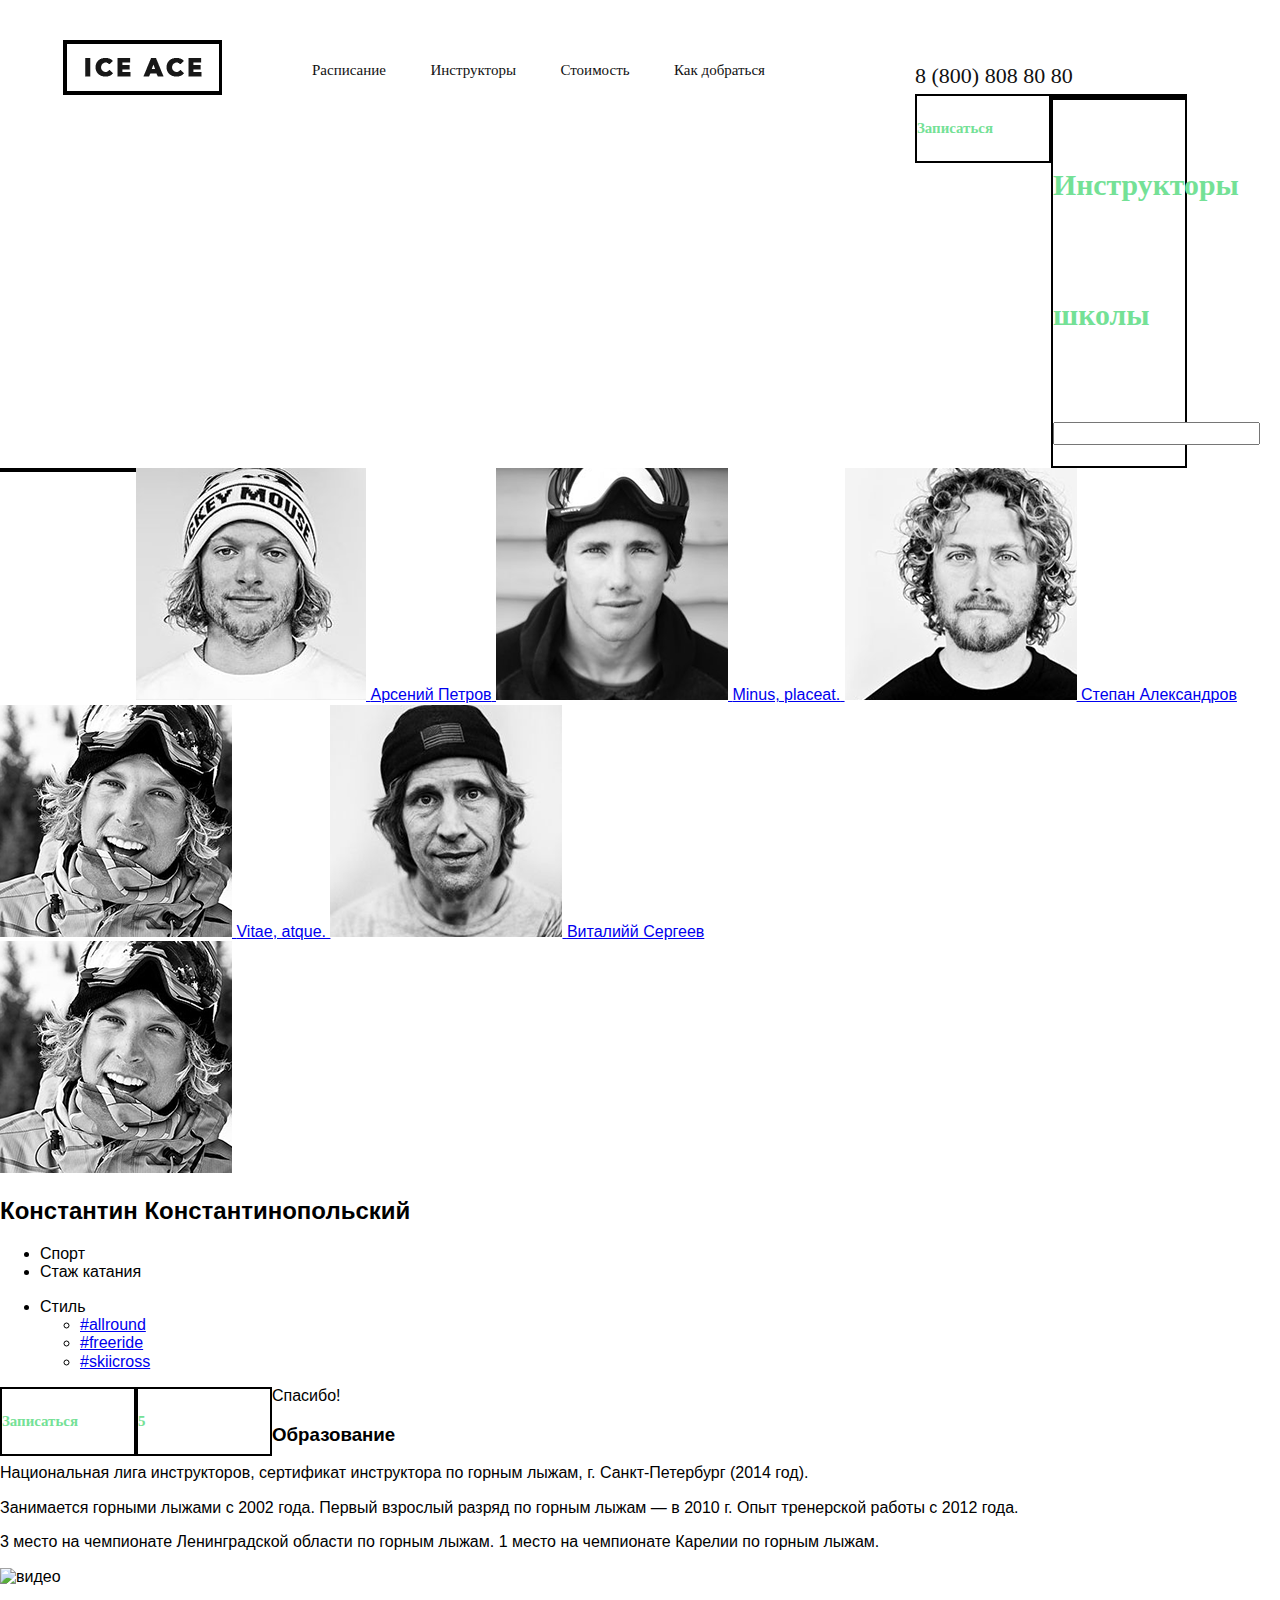
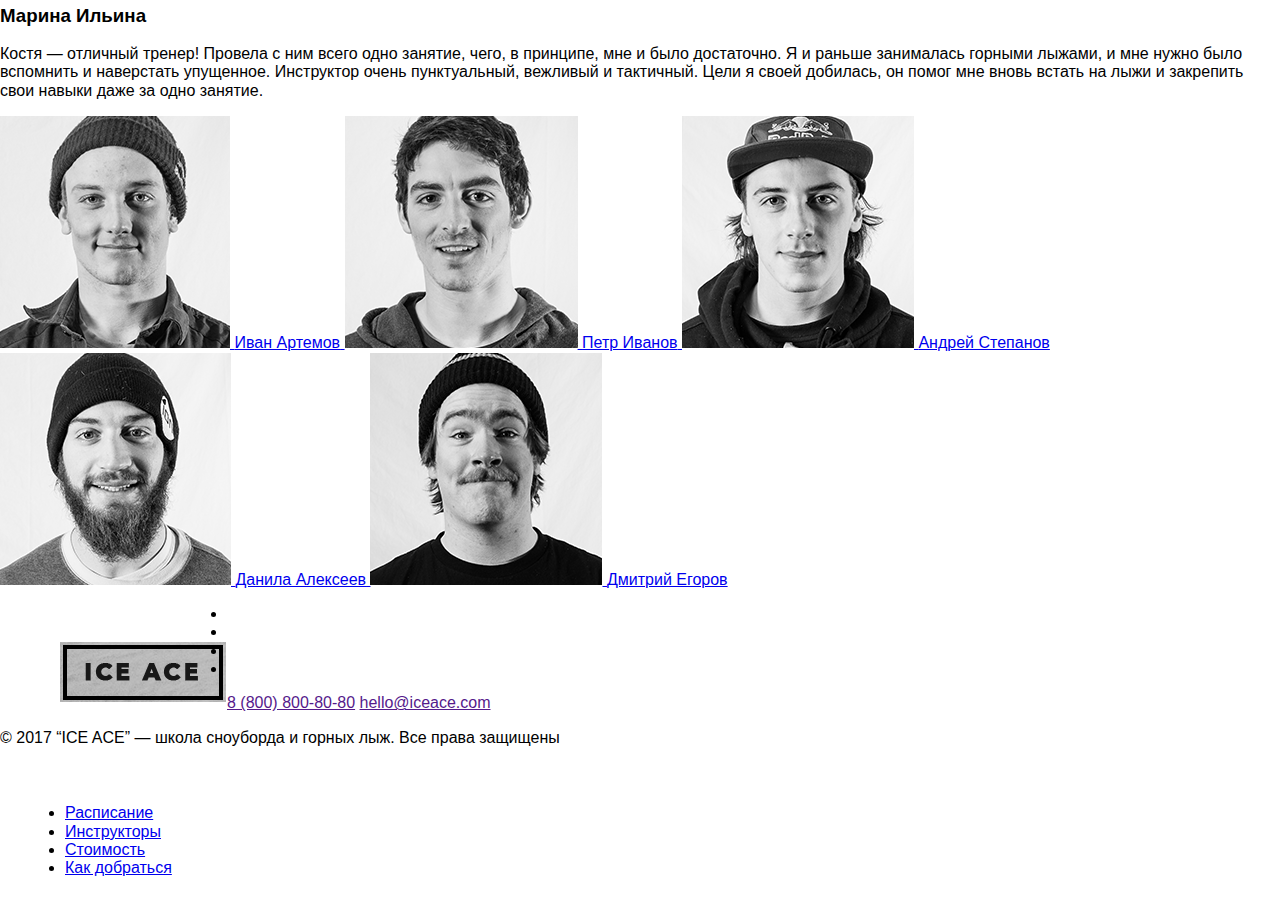
==== instructors.html @ f2f2dc17 "first commit" ====
<!DOCTYPE html>
<html lang="ru">
<head>
	<meta charset="UTF-8">
	<title>Инструктора</title>
	<link rel="stylesheet" href="css/normalize.css">
	<link rel="stylesheet" href="css/style.css">
</head>
<body>
<header class="page-header"> 
	<a href="/" title="На главную" class="logo"><img src="img/logo.png" alt="Logo Ice Ace"> 
	</a> 
	<nav class="main-nav"> 
	<ul class="main-nav-list"> 
		<li class="main-nav-list-link"><a href="#" class="main-nav-list-link-linker">Расписание</a></li> 
		<li class="main-nav-list-link"><a href="#" class="main-nav-list-link-linker">Инструкторы</a></li> 
		<li class="main-nav-list-link"><a href="#" class="main-nav-list-link-linker">Стоимость</a></li> 
		<li class="main-nav-list-link"><a href="#" class="main-nav-list-link-linker">Как добраться</a></li> 
	</ul> 
	</nav> 
		<a href="#" class="page-header-phone">8 (800) 808 80 80</a> 
		<a href="" class="btn">Записаться</button> 
</header>	
<main>

<!-- instructors -->
	<h1 class="page-title">Инструкторы школы</h1>
	
	<input type="search">

	<div class="instructors">
		<a href="#" class="instructors-item">
			<img src="img/instructors1.png" alt="instructors1" class="instructors-photo">
			<span class="instructors-name">Арсений Петров</span>
		</a>
		<a href="#" class="instructors-item">
			<img src="img/instructors2.png" alt="instructors2" class="instructors-photo">
			<span class="instructors-name">Minus, placeat.</span>
		</a>
		<a href="#" class="instructors-item">
			<img src="img/instructors3.png" alt="instructors3" class="instructors-photo">
			<span class="instructors-name">Степан Александров</span>
		</a>
		<a href="#" class="instructors-item">
			<img src="img/instructors4.png" alt="instructors4" class="instructors-photo">
			<span class="instructors-name">Vitae, atque.</span>
		</a>
		<a href="#" class="in#structors-item">
			<img src="img/instructors5.png" alt="instructors5" class="instructors-photo">
			<span class="instructors-name">Виталийй Сергеев</span>
		</a>
</div>

	<!-- instructors profile -->

	<section class="instructors-profile">
		<div class="instructors-profile-wrape">
				<div class="instructors-profile-sup">	
						<img src="img/instructors4.png" alt="instructors4">
						<div>
							<h2 class="section-title-profile">Константин Константинопольский</h2>
							<ul class="characteristics-profile">
								<li>
									<span>Спорт	</span>
								</li>
								<li>
									<span>Стаж катания	</span>
									<p>	</p>
								</li>
								<li>
									<span>	Стиль</span>
									<ul>
										<li>
											<a href="#">#allround</a>
										</li>
										<li>
											<a href="#">#freeride</a>
										</li>
										<li>
											<a href="#">#skiicross</a>
										</li>
									</ul>	
								</li>
							</ul>
						</div>
						<div>	
							<a href="#" class="btn">Записаться</a>
							<a href="#" class="btn">5</a>
							<span>Спасибо!</span>
						</div>
				</div>
				<div class="instructors-profile-sub">
					<div>
						<h3>Образование</h3>
						<p>Национальная лига инструкторов, сертификат инструктора 
								по горным лыжам, г. Санкт-Петербург (2014 год). </p>
						<p>Занимается горными лыжами с 2002 года. 
								Первый взрослый разряд по горным лыжам — в 2010 г.
								Опыт тренерской работы с 2012 года. </p>
						<p>3 место на чемпионате Ленинградской области по горным лыжам. 
							1 место на чемпионате Карелии по горным лыжам.
						</p>
					</div>
					<div>
						<img src="" alt="видео">
					</div>
				</div>			
		</div>
	</section>

	<!-- review -->

	<div class="instructors-review">	
		<h3>Марина Ильина</h3>
		<a href="#" class="vk"></a>
		<p>Костя — отличный тренер! Провела с ним всего одно занятие, чего, в принципе, 
			мне и было достаточно. Я и раньше занималась горными лыжами, и мне нужно было  
			вспомнить и наверстать упущенное. Инструктор очень пунктуальный, вежливый и тактичный. 
			Цели я своей добилась, он помог мне вновь встать на лыжи и закрепить свои навыки даже 
			за одно занятие.
		</p>
	</div>

<!-- instructors img repeat -->

<div class="instructors">
		<a href="#" class="instructors-item">
			<img src="img/instructors6.png" alt="instructors6" class="instructors-photo">
			<span class="instructors-name">Иван Артемов</span>
		</a>
		<a href="#" class="instructors-item">
			<img src="img/instructors7.png" alt="instructors7" class="instructors-photo">
			<span class="instructors-name">Петр Иванов</span>
		</a>
		<a href="#" class="instructors-item">
			<img src="img/instructors8.png" alt="instructors8" class="instructors-photo">
			<span class="instructors-name">Андрей Степанов</span>
		</a>
		<a href="#" class="instructors-item">
			<img src="img/instructors9.png" alt="instructors9" class="instructors-photo">
			<span class="instructors-name">Данила Алексеев</span>
		</a>
		<a href="#" class="in#structors-item">
			<img src="img/instructors10.png" alt="instructors10" class="instructors-photo">
			<span class="instructors-name">Дмитрий Егоров</span>
		</a>
</div>

<!-- footer -->
	<footer class="page-footer">
		<div class="row">
			<a href="/" title="На главную" class="logo"><img src="img/лого футер.png" alt="Logo Ice Ace"> </a>
			<div class="social">
				<ul class="social-list">
					<li class="social-list-l"><a href="#" class="social-link social-link-youtube"></a></li>
					<li class="social-list-l"><a href="#" class="social-link social-link-instagram"></a></li>
					<li class="social-list-l"><a href="#" class="social-link social-link-faccebook"></a></li>
					<li class="social-list-l"><a href="#" class="social-link social-link-vk"></a></li>
				</ul>
			</div>
			
			<div class="contacts">
				<a href="" class="phone-link">8 (800) 800-80-80</a>
				<a href="" class="mail-link">hello@iceace.com</a>
			</div>
			
		</div>
		<div class="row">
				<div class="copyright">
					<p>© 2017 “ICE ACE” — школа сноуборда и горных лыж. Все права защищены </p>
				</div>
			</div>
			<nav class="main-nav"> 
				<ul> 
					<li><a href="#">Расписание</a></li> 
					<li><a href="#">Инструкторы</a></li> 
					<li><a href="#">Стоимость</a></li> 
					<li><a href="#">Как добраться</a></li> 
				</ul> 
			</nav> 
		</div>

	</footer>

</main>
</body>
</html>
---- css/style.css ----
body{
	font-family: Arial, "Helvetica Neue", Helvetica, sans-serif;
}



/*общие стили*/
.container{
	width: 1160px;
	margin: 0 auto;
}


/*promo*/
.promo {
	padding-top: 100px;
	padding-bottom: 370px;
	background-image: url('../img/as_ski_CS_23112011_fabio_studer_nordica_kt_0003.png');
	-webkit-background-size: cover;
	background-size: cover;
	background-position: center bottom;
}


.promo-title {
  width: 458px;
  height: 99px;
  font-family: FuturaPT;
  font-size: 50px;
  font-weight: bold;
  line-height: 1;
  text-align: left;
  color: #ffffff;
}
/*????????????????????????????????????????????????????/*/
.promo-title span {
  width: 353px;
  height: 37px;
  font-family: FuturaPT-Demi;
  font-size: 38px;
  line-height: 1.05;
  text-align: left;
  color: #ffffff;
}

/*header*/
.page-header{
  width: 1160px;
}

.logo{
  float: left;
  padding: 37px 0 0 60px;
	}


.main-nav{
  width: 638px;
  float: left;
	vertical-align: top;
  margin: 25px;
}

.main-nav-list{  
}


.main-nav-list-link{
	margin: 20px;
  list-style: none;
  display: inline-block;

}

.main-nav-list-link-linker{
  text-decoration: none;
 font-family: FuturaPT;
  font-size: 15px;
  font-weight: 500;
  color: #111111;
}

.page-header-phone{
  padding: 59px 0 0 0;
  float: left; ;
  text-decoration: none;
  font-family: FuturaPT-Demi;
  font-size: 22px;
  line-height: 1.59;
  text-align: left;
  color: #111111;
}

.btn{
  width: 132px;
  float: left;
  line-height: 60px;
  color: #fff;
  font-size: 17px;
  text-decoration: none;
  display: inline-block;
  vertical-align: top;
  border: solid 2px #000000;
  float: left;
  font-family: FuturaPT;
  font-size: 14.9px;
  font-weight: 900;
  line-height: 4.38;
  color: #74e196;

}

.service{
  width: 1280px;
}
.section-title{
  display: block;
  font-family: FuturaPT-Demi;
  font-size: 40px;
  line-height: 0.88;
  text-align: center;
  color: #111111;
}

.sub-title{
  display: block;
  font-family: FuturaPT;
  font-size: 20px;
  font-weight: 500;
  line-height: 1.75;
  text-align: left;
  color: #111111;
}

.service-wrap{
  width: 1280px;
}
.service-item{
  float: left;
}
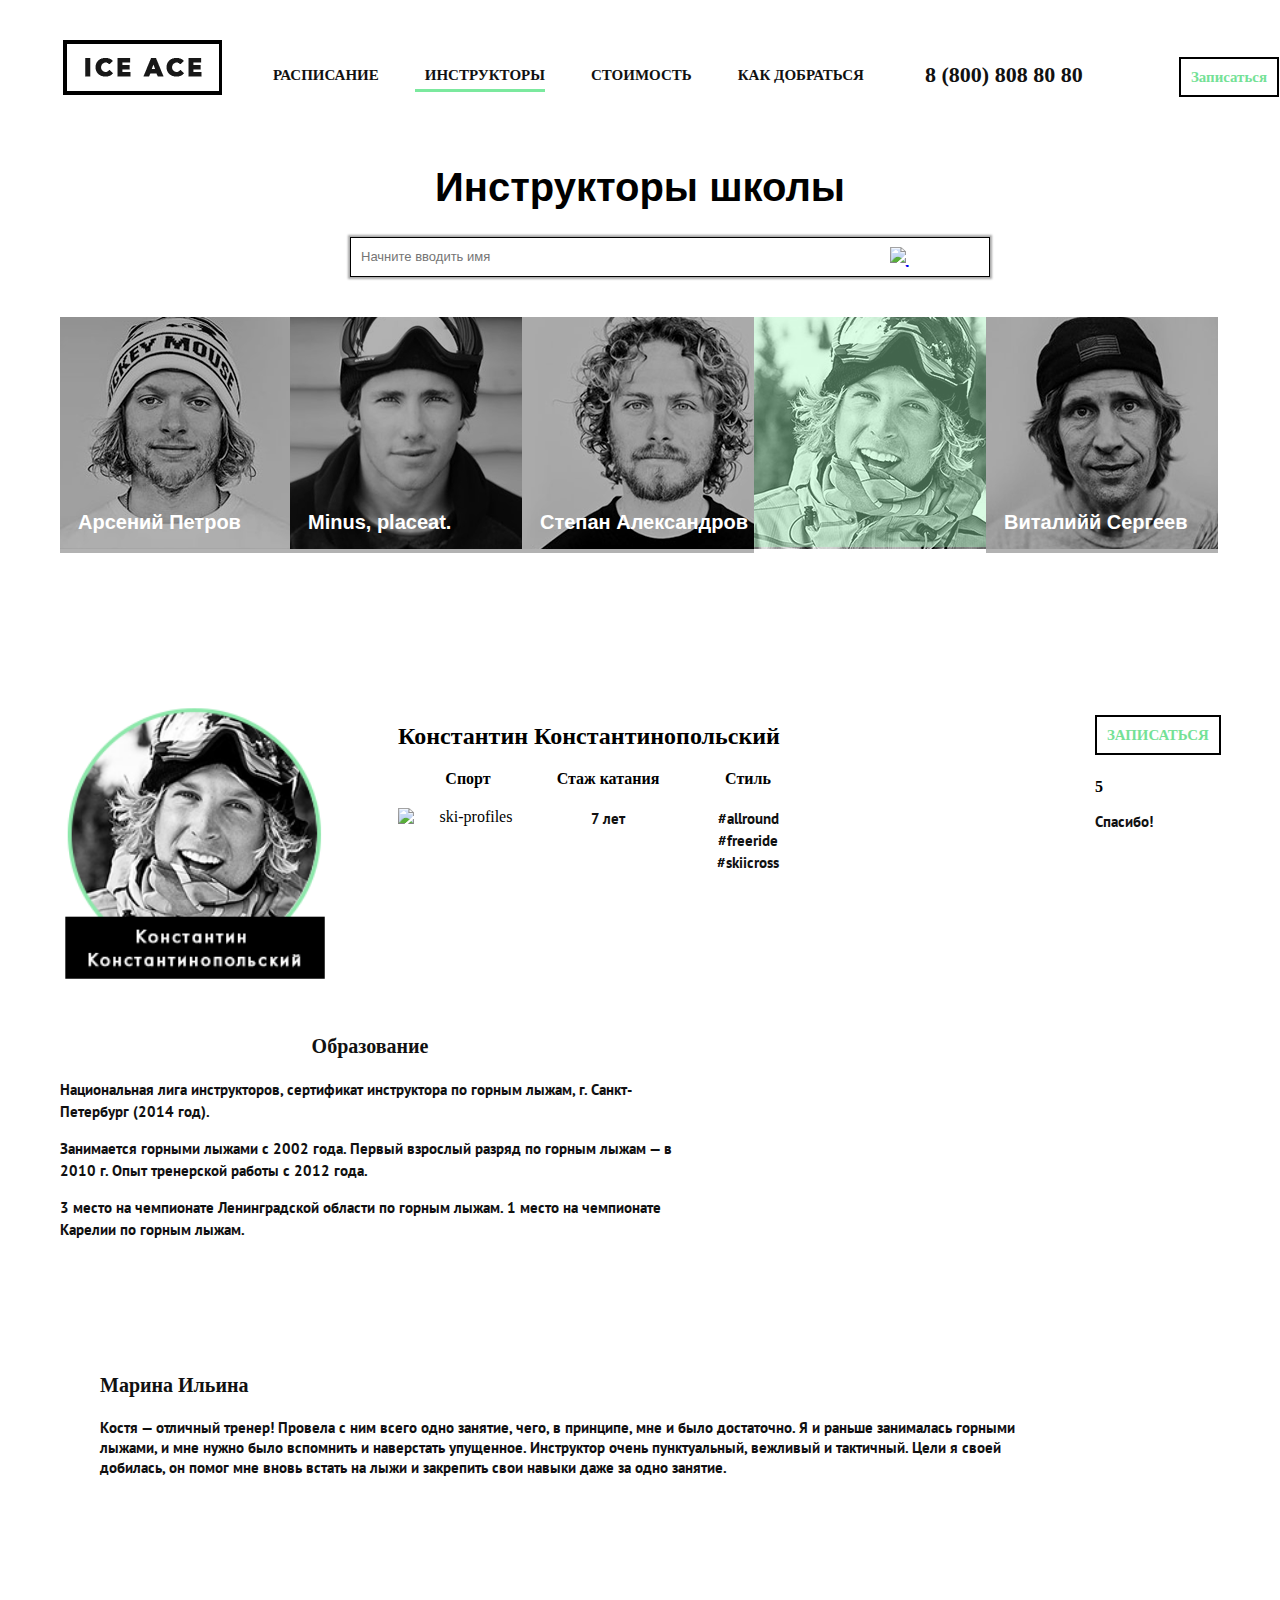
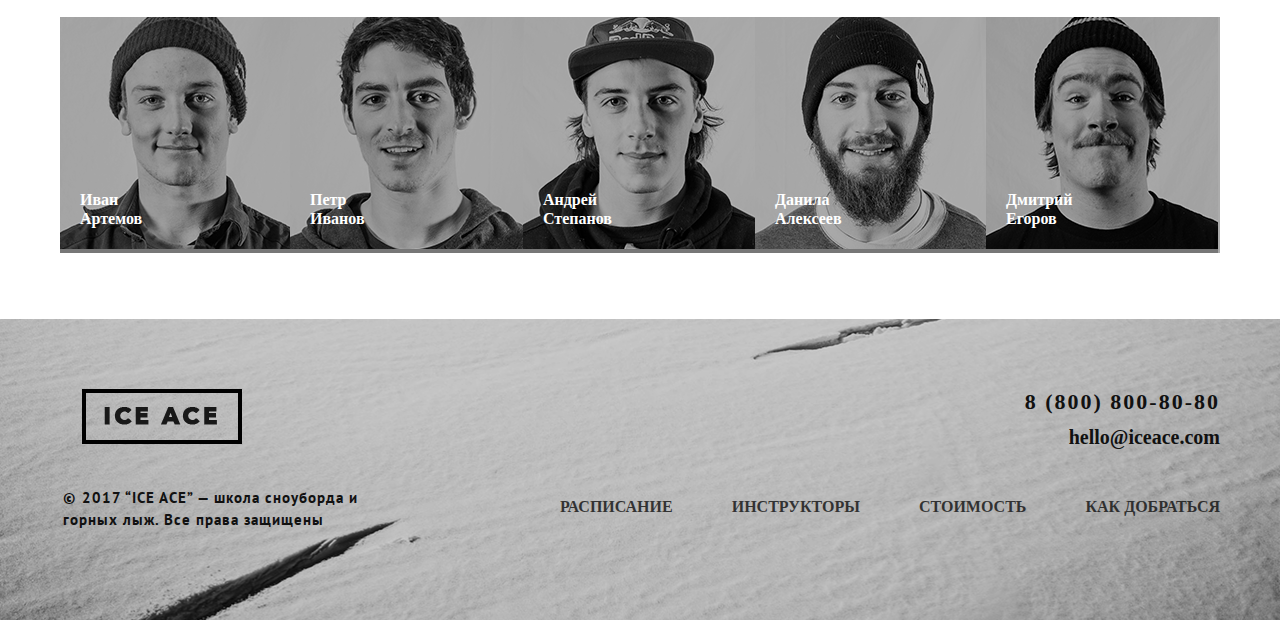
==== commit 44bdcd31: "last commit" ====
--- a/instructors.html
+++ b/instructors.html
@@ -2,117 +2,114 @@
 <html lang="ru">
 <head>
 	<meta charset="UTF-8">
-	<title>Инструктора</title>
+	<title>Инструкторы</title>
 	<link rel="stylesheet" href="css/normalize.css">
 	<link rel="stylesheet" href="css/style.css">
+	<link href="https://fonts.googleapis.com/css?family=PT+Sans:400,700" rel="stylesheet">
 </head>
 <body>
 <header class="page-header"> 
-	<a href="/" title="На главную" class="logo"><img src="img/logo.png" alt="Logo Ice Ace"> 
+	<a href="index.html" title="На главную" class="logo"><img src="img/logo.png" alt="Logo Ice Ace"> 
 	</a> 
 	<nav class="main-nav"> 
-	<ul class="main-nav-list"> 
-		<li class="main-nav-list-link"><a href="#" class="main-nav-list-link-linker">Расписание</a></li> 
-		<li class="main-nav-list-link"><a href="#" class="main-nav-list-link-linker">Инструкторы</a></li> 
-		<li class="main-nav-list-link"><a href="#" class="main-nav-list-link-linker">Стоимость</a></li> 
-		<li class="main-nav-list-link"><a href="#" class="main-nav-list-link-linker">Как добраться</a></li> 
-	</ul> 
+		<ul class="main-nav-list"> 
+			<li class="main-nav-list-link"><a href="schedule.html" class="main-nav-list-link-linker">РАСПИСАНИЕ</a></li> 
+			<li class="main-nav-list-link"><a href="#" class="main-nav-list-link-linker active">ИНСТРУКТОРЫ</a></li> 
+			<li class="main-nav-list-link"><a href="#" class="main-nav-list-link-linker">СТОИМОСТЬ</a></li> 
+			<li class="main-nav-list-link"><a href="#" class="main-nav-list-link-linker">КАК ДОБРАТЬСЯ</a></li> 
+		</ul> 
 	</nav> 
 		<a href="#" class="page-header-phone">8 (800) 808 80 80</a> 
-		<a href="" class="btn">Записаться</button> 
-</header>	
+		<div class="page-header-btn"><a href="#" class="btn">Записаться</a>
+		</div>
+
+</header>
 <main>
 
+<!-- search -->
+	<h1 class="page-title">Инструкторы школы</h1>
+		<div class="search-line">
+			<input class="search" type="search" id="mysearch" placeholder="Начните вводить имя"> 
+			<a href="#"><img class="search-lupa" src="img/search_lupa.png" alt="submit"></a>
+		</div>
+
 <!-- instructors -->
-	<h1 class="page-title">Инструкторы школы</h1>
-	
-	<input type="search">
-
 	<div class="instructors">
 		<a href="#" class="instructors-item">
 			<img src="img/instructors1.png" alt="instructors1" class="instructors-photo">
-			<span class="instructors-name">Арсений Петров</span>
+			<span class="instructor-name">Арсений Петров</span>
 		</a>
 		<a href="#" class="instructors-item">
 			<img src="img/instructors2.png" alt="instructors2" class="instructors-photo">
-			<span class="instructors-name">Minus, placeat.</span>
+			<span class="instructor-name">Minus, placeat.</span>
 		</a>
 		<a href="#" class="instructors-item">
 			<img src="img/instructors3.png" alt="instructors3" class="instructors-photo">
-			<span class="instructors-name">Степан Александров</span>
-		</a>
-		<a href="#" class="instructors-item">
+			<span class="instructor-name">Степан Александров</span>
+		</a>
+		<a href="#" class="instructors-item-active">
 			<img src="img/instructors4.png" alt="instructors4" class="instructors-photo">
-			<span class="instructors-name">Vitae, atque.</span>
-		</a>
-		<a href="#" class="in#structors-item">
+			<span class="instructor-name">Vitae, atque.</span>
+		</a>
+		<a href="#" class="instructors-item">
 			<img src="img/instructors5.png" alt="instructors5" class="instructors-photo">
-			<span class="instructors-name">Виталийй Сергеев</span>
+			<span class="instructor-name">Виталийй Сергеев</span>
 		</a>
 </div>
 
 	<!-- instructors profile -->
 
-	<section class="instructors-profile">
-		<div class="instructors-profile-wrape">
-				<div class="instructors-profile-sup">	
-						<img src="img/instructors4.png" alt="instructors4">
-						<div>
-							<h2 class="section-title-profile">Константин Константинопольский</h2>
-							<ul class="characteristics-profile">
-								<li>
-									<span>Спорт	</span>
-								</li>
-								<li>
-									<span>Стаж катания	</span>
-									<p>	</p>
-								</li>
-								<li>
-									<span>	Стиль</span>
-									<ul>
-										<li>
-											<a href="#">#allround</a>
-										</li>
-										<li>
-											<a href="#">#freeride</a>
-										</li>
-										<li>
-											<a href="#">#skiicross</a>
-										</li>
-									</ul>	
-								</li>
-							</ul>
-						</div>
-						<div>	
-							<a href="#" class="btn">Записаться</a>
-							<a href="#" class="btn">5</a>
-							<span>Спасибо!</span>
-						</div>
-				</div>
-				<div class="instructors-profile-sub">
-					<div>
-						<h3>Образование</h3>
-						<p>Национальная лига инструкторов, сертификат инструктора 
-								по горным лыжам, г. Санкт-Петербург (2014 год). </p>
-						<p>Занимается горными лыжами с 2002 года. 
-								Первый взрослый разряд по горным лыжам — в 2010 г.
-								Опыт тренерской работы с 2012 года. </p>
-						<p>3 место на чемпионате Ленинградской области по горным лыжам. 
-							1 место на чемпионате Карелии по горным лыжам.
-						</p>
-					</div>
-					<div>
-						<img src="" alt="видео">
-					</div>
-				</div>			
-		</div>
-	</section>
-
-	<!-- review -->
-
+	<section class="container-instructors-profile">
+		<section class="instructor-profile">
+			<div class="instructor-profile-buttons">
+				<a class="btn">ЗАПИСАТЬСЯ</a> 
+				<div class="btn-profile">
+					<span>5</span>
+					<p>Спасибо!</p>
+				</div>
+			</div>
+			<img src="img/profile-level.png" alt="konstantin photo">
+			<div class="instructor-profile-info">
+				<h2>Константин Константинопольский</h2>
+				<div class="instructor-profile-info-col">
+					<span>Спорт</span>
+					<img src="img/ski-profiles.png" alt="ski-profiles">
+				</div>
+				<div class="instructor-profile-info-col">
+					<span>Стаж катания</span>
+					<p>7 лет</p>
+				</div>
+				<div class="instructor-profile-info-col">
+					<span>Стиль</span>
+					<p>#allround<br>#freeride<br>#skiicross</p>
+				</div>
+			</div>
+			<div class="clear"></div>
+		</section>	
+
+<section class="education">
+			<iframe class="education-video" width="560" height="315" src="https://www.youtube.com/embed/F5Dvq3MGabc" frameborder="0" allowfullscreen></iframe>
+			<div class="education-info">
+				<h3 class="education-title">Образование</h3>
+				<p>Национальная лига инструкторов, сертификат инструктора 
+				по горным лыжам, г. Санкт-Петербург (2014 год).</p>
+				<p>Занимается горными лыжами с 2002 года. 
+				Первый взрослый разряд по горным лыжам — в 2010 г.
+				Опыт тренерской работы с 2012 года.</p>
+				<p>3 место на чемпионате Ленинградской области по горным лыжам. 
+				1 место на чемпионате Карелии по горным лыжам.</p>
+			</div>
+			<div class="clear"></div>
+		</section>
+
+
+
+	<!-- review ------------------------------------>
+	<section class="container-review">
 	<div class="instructors-review">	
 		<h3>Марина Ильина</h3>
-		<a href="#" class="vk"></a>
+		<div class="review-vk">
+		<a href="#" class="vk"></a></div>
 		<p>Костя — отличный тренер! Провела с ним всего одно занятие, чего, в принципе, 
 			мне и было достаточно. Я и раньше занималась горными лыжами, и мне нужно было  
 			вспомнить и наверстать упущенное. Инструктор очень пунктуальный, вежливый и тактичный. 
@@ -120,68 +117,87 @@
 			за одно занятие.
 		</p>
 	</div>
-
-<!-- instructors img repeat -->
-
-<div class="instructors">
+	</section>
+
+<!-- instructors footer ---------------------------->
+
+<div class="instructors-footer">
 		<a href="#" class="instructors-item">
 			<img src="img/instructors6.png" alt="instructors6" class="instructors-photo">
-			<span class="instructors-name">Иван Артемов</span>
+			<span class="instructors-name">Иван <br>Артемов</span>
 		</a>
 		<a href="#" class="instructors-item">
 			<img src="img/instructors7.png" alt="instructors7" class="instructors-photo">
-			<span class="instructors-name">Петр Иванов</span>
+			<span class="instructors-name">Петр <br>Иванов</span>
 		</a>
 		<a href="#" class="instructors-item">
 			<img src="img/instructors8.png" alt="instructors8" class="instructors-photo">
-			<span class="instructors-name">Андрей Степанов</span>
+			<span class="instructors-name">Андрей <br>Степанов</span>
 		</a>
 		<a href="#" class="instructors-item">
 			<img src="img/instructors9.png" alt="instructors9" class="instructors-photo">
-			<span class="instructors-name">Данила Алексеев</span>
-		</a>
-		<a href="#" class="in#structors-item">
+			<span class="instructors-name">Данила <br>Алексеев</span>
+		</a>
+		<a href="#" class="instructors-item">
 			<img src="img/instructors10.png" alt="instructors10" class="instructors-photo">
-			<span class="instructors-name">Дмитрий Егоров</span>
-		</a>
+			<span class="instructors-name">Дмитрий <br>Егоров</span>
+		</a>
+		<div class="clear"></div>
 </div>
 
+</main>
 <!-- footer -->
 	<footer class="page-footer">
-		<div class="row">
-			<a href="/" title="На главную" class="logo"><img src="img/лого футер.png" alt="Logo Ice Ace"> </a>
-			<div class="social">
+		<div class="page-footer-container">
+
+			<div class="row">
+
+				<a href="index.html" title="На главную" class="logo-footer"><img 	src="img/logo_footer.png" alt="Logo Ice Ace"> </a>
+
 				<ul class="social-list">
-					<li class="social-list-l"><a href="#" class="social-link social-link-youtube"></a></li>
-					<li class="social-list-l"><a href="#" class="social-link social-link-instagram"></a></li>
-					<li class="social-list-l"><a href="#" class="social-link social-link-faccebook"></a></li>
-					<li class="social-list-l"><a href="#" class="social-link social-link-vk"></a></li>
+					<li class="social-list-l">
+						<a href="#" class="social-link youtube-logo">d</a>
+					</li>
+					<li class="social-list-l">
+						<a href="#" class="social-link instagram-logo">g</a>
+					</li>
+					<li class="social-list-l">
+						<a href="#" class="social-link facebook-logo">j</a>
+					</li>
+					<li class="social-list-l">
+						<a href="#" class="social-link vk">h</a>
+					</li>
 				</ul>
-			</div>
 			
-			<div class="contacts">
-				<a href="" class="phone-link">8 (800) 800-80-80</a>
-				<a href="" class="mail-link">hello@iceace.com</a>
-			</div>
+
+				<div class="contacts">
+					<a href="#" class="phone-link">8 (800) 800-80-80</a>
+					<a href="#" class="mail-link">hello@iceace.com</a>
+				</div>
 			
+			</div>
+
+			<div class="row">
+				<p class="copyright">© 2017 “ICE ACE” — школа сноуборда и горных лыж. Все права защищены 
+				</p>
+			 
+				<ul class="main-nav-list-footer"> 
+					<li class="main-nav-list-link nav-link-footer">
+						<a href="#" class="main-nav-list-link-linker nav-linker-footer">РАСПИСАНИЕ</a>
+					</li> 
+					<li class="main-nav-list-link nav-link-footer">
+						<a href="#" class="main-nav-list-link-linker nav-linker-footer">ИНСТРУКТОРЫ</a>
+					</li> 
+					<li class="main-nav-list-link nav-link-footer">
+						<a href="#" class="main-nav-list-link-linker nav-linker-footer">СТОИМОСТЬ</a>
+					</li> 
+					<li class="main-nav-list-link nav-link-footer">
+						<a href="#" class="main-nav-list-link-linker nav-linker-footer">КАК ДОБРАТЬСЯ</a>
+					</li> 
+				</ul> 
+			</div> 
 		</div>
-		<div class="row">
-				<div class="copyright">
-					<p>© 2017 “ICE ACE” — школа сноуборда и горных лыж. Все права защищены </p>
-				</div>
-			</div>
-			<nav class="main-nav"> 
-				<ul> 
-					<li><a href="#">Расписание</a></li> 
-					<li><a href="#">Инструкторы</a></li> 
-					<li><a href="#">Стоимость</a></li> 
-					<li><a href="#">Как добраться</a></li> 
-				</ul> 
-			</nav> 
-		</div>
 
 	</footer>
-
-</main>
 </body>
 </html>--- a/css/style.css
+++ b/css/style.css
@@ -1,17 +1,45 @@
-body{
-	font-family: Arial, "Helvetica Neue", Helvetica, sans-serif;
-}
-
-
-
-/*общие стили*/
+
+@font-face {
+  font-family: 'PT Serif original';
+  src: url('../fonts/Futura PT/FUTURAREGULAR.TTF') format('truetype');
+  font-weight: 400;
+  font-style: normal;
+}
+
+@font-face {
+  font-family: 'PT Serif original';
+  src: url('../fonts/Futura PT/FUTURABOLD.TTF') format('truetype');
+  font-weight: 700;
+  font-style: normal;
+}
+
+h2, h3, span, a {
+  font-family: 'PT Serif original';
+  font-weight: 700;
+}
+
+h1 {
+    font-family: 'Futura PT', sans-serif;
+    font-size: 40px;
+    font-weight: bold;
+    text-align: center;
+}
+
+p {
+  font-family: 'PT Sans', sans-serif;
+  font-size: 15px;
+  line-height: 1.47;
+  font-weight: 700;
+}
+
+/*----------------------общие стили---------------------*/
 .container{
-	width: 1160px;
+	width: 1280px;
 	margin: 0 auto;
 }
 
 
-/*promo*/
+/*-------------------------promo----------------------------*/
 .promo {
 	padding-top: 100px;
 	padding-bottom: 370px;
@@ -21,8 +49,8 @@
 	background-position: center bottom;
 }
 
-
-.promo-title {
+.promo-title{
+
   width: 458px;
   height: 99px;
   font-family: FuturaPT;
@@ -32,112 +60,1071 @@
   text-align: left;
   color: #ffffff;
 }
-/*????????????????????????????????????????????????????/*/
-.promo-title span {
+
+.after-title{
   width: 353px;
   height: 37px;
   font-family: FuturaPT-Demi;
   font-size: 38px;
   line-height: 1.05;
   text-align: left;
-  color: #ffffff;
-}
-
-/*header*/
+  color: white;
+}
+
+
+/*--------------------------------header--------------------*/
 .page-header{
-  width: 1160px;
+  max-width: 1280px;
 }
 
 .logo{
-  float: left;
   padding: 37px 0 0 60px;
-	}
-
+  display: inline-block;
+}
 
 .main-nav{
-  width: 638px;
-  float: left;
-	vertical-align: top;
-  margin: 25px;
-}
-
-.main-nav-list{  
-}
-
+  display: inline-block;
+  width: 650px;
+  vertical-align: top;
+}
+
+.main-nav-list{
+  max-width: 1280px;
+  vertical-align: top;
+  padding-top: 67px;  
+  padding-left: 0;
+  margin: 0 auto;
+}
 
 .main-nav-list-link{
-	margin: 20px;
-  list-style: none;
-  display: inline-block;
-
+  display: inline-block;
+    margin-left: 32px;
 }
 
 .main-nav-list-link-linker{
+  padding-left: 10px;
+  color: 000;
+  font-family: FuturaPT;
+  font-size: 15px;
+  color: #111111;
   text-decoration: none;
- font-family: FuturaPT;
-  font-size: 15px;
-  font-weight: 500;
-  color: #111111;
+  display: inline-block;
+  vertical-align: top;
+}
+
+.main-nav-list .main-nav-list-link-linker:hover {
+  border-bottom: 3px solid #7be99e;
+  padding-bottom: 5px;
+}
+
+.profile-col2 .main-nav-list-link-linker:hover {
+  border-bottom: 3px solid #7be99e;
+  padding-bottom: 5px;
 }
 
 .page-header-phone{
-  padding: 59px 0 0 0;
-  float: left; ;
+  display: inline-block;
+  margin: 58px 0;
+  padding-left: 40px;
+  vertical-align: top;
+  width: 190px;
+  height: 21px;
   text-decoration: none;
   font-family: FuturaPT-Demi;
   font-size: 22px;
   line-height: 1.59;
-  text-align: left;
   color: #111111;
 }
 
+.page-header-btn{
+  display: inline-block;
+ margin: 10px 0;
+ vertical-align: top;
+    padding-top: 35px;
+    padding-left: 60px;
+}
+
 .btn{
-  width: 132px;
-  float: left;
-  line-height: 60px;
-  color: #fff;
-  font-size: 17px;
-  text-decoration: none;
-  display: inline-block;
-  vertical-align: top;
-  border: solid 2px #000000;
-  float: left;
+  padding: 10px;
   font-family: FuturaPT;
   font-size: 14.9px;
   font-weight: 900;
   line-height: 4.38;
+  text-align: left;
   color: #74e196;
-
-}
-
+  border: solid 2px #000000;
+  text-decoration: none;
+}
+
+.btn:hover {
+  transition:all 0.5s;
+    background-color: #7BE99E;
+  color: #fff;
+  }
+
+  .active{
+  border-bottom: 3px solid #7be99e;
+  padding-bottom: 5px;
+  }
+
+
+
+
+
+/*--------------------------service-------------------------*/
 .service{
+  max-width: 1280px;
+  padding-left: 60px;
+  padding-right: 60px;
+}
+
+.section-title{
+  text-align: center;
+}
+
+.sub-title{
+  text-align: center;
+}
+
+.service-wrap{
+  display: inline-block;
+  max-width: 1280px;
+}
+
+.service-item{
+  width: 360px;
+    height: 245px;
+    margin: 20px 20px;
+    display: inline-block;
+    float: left;
+    position: relative;
+}
+.service-item > h3{
+  margin: 0;
+  display: inline-block;
+}
+
+.service-sub{
+  position: absolute;
+    left: 0;
+    right: 0;
+    bottom: 0;
+    margin: 0;
+}
+
+.arrow{
+  float: right;
+  display: inline-block;
+    font-size: 0;
+    text-decoration: none;
+    background-image: url(../img/sprites.png);
+    background-repeat: no-repeat;
+    background-position: -122px -343px ;
+  width: 37px;
+  height: 27px;
+}
+
+
+/*----------------------------features--------------------*/
+.features{
+  
+}
+
+.section-title{
+  font-size: 40px;
+  line-height: 0.88;
+}
+
+h3{
+  font-size: 20px;
+  line-height: 1.3;
+  text-align: center;
+  color: #111111;
+}
+
+.features-wrap{
+  display: inline-block;
+  padding-left: 60px;
+
+}
+.features-item{
+ width: 360px;
+    height: 245px;
+    margin: 20px 20px;
+    display: inline-block;
+    float: left;
+  text-align: center;
+}
+/*------------------------------------features sprites-----------*/
+.like{
+display: inline-block;
+    font-size: 0;
+    text-decoration: none;
+    background-image: url(../img/sprites.png);
+    background-repeat: no-repeat;
+    background-position: -182px -73px ;
+  width: 60px;
+  height: 61px;
+}
+
+.certificate{
+  display: inline-block;
+    font-size: 0;
+    text-decoration: none;
+    background-image: url(../img/sprites.png);
+    background-repeat: no-repeat;
+    background-position: -409px -234px ;
+  width: 53px;
+  height: 61px;
+}
+
+.today{
+  display: inline-block;
+    font-size: 0;
+    text-decoration: none;
+    background-image: url(../img/sprites.png);
+    background-repeat: no-repeat;
+    background-position: -292px -280px ;
+  width: 58px;
+  height: 61px;
+}
+
+.ski{
+  display: inline-block;
+    font-size: 0;
+    text-decoration: none;
+    background-image: url(../img/sprites.png);
+    background-repeat: no-repeat;
+      background-position: -478px -149px ;
+  width: 61px;
+  height: 75px;
+}
+
+.snowboard-helmet{
+  display: inline-block;
+    font-size: 0;
+    text-decoration: none;
+    background-image: url(../img/sprites.png);
+    background-repeat: no-repeat;
+    background-position: -269px -357px ;
+  width: 58px;
+  height: 71px;
+}
+
+.bus{
+  display: inline-block;
+    font-size: 0;
+    text-decoration: none;
+    background-image: url(../img/sprites.png);
+    background-repeat: no-repeat;
+    background-position: -209px -187px ;
+  width: 80px;
+  height: 55px;
+
+}
+
+
+p{
+  text-align: left;
+  color: #111111;
+}
+
+
+/*------------------------------------offer-------------------*/
+.offer{
+  position: relative;
+  -webkit-background-size: cover;
+  background-size: cover;
+  background-repeat: no-repeat;
+  background-color: #111111;
+  border: solid 3px #ffffff;
+  background-image: url('../img/offer.png');
+  max-width: 100%;
+  max-height: 362px;
+  z-index: 1;
+  }
+
+  .offer:before {
+    content: "";
+    position: absolute;
+    top: 0;
+    left: 0;
+    width: 100%;
+    height: 100%;
+    background-color: hsla(0,0%,7%,.2);
+    z-index: -1;
+  }
+  .offer > p{
+    content: white;
+    z-index: ;
+  }
+
+.title-white{
+  color: white;
+}
+
+.offer-wrap{
+  width: 100%;
+  text-align: center;
+  display: inline-block;
+}
+
+.offer-item{
+      width: 386px;
+    margin: 20px 20px;
+    display: inline-block;
+    float: left;
+    padding-left: 21px;
+}
+
+.offer-item > p > span{
+  font-family: FuturaPT;
+  font-size: 20px;
+  color: #74e196;
+}
+.offer-item p{
+  font-family: FuturaPT;
+  font-size: 20px;
+  line-height: 1.15;
+  color: white;
+}
+
+.btn-border-white{
+  position: relative;
+  border-color: white;
+  z-index: 2;
+}
+
+.offer-wrap .btn{
+  align-items: center;
+}
+
+.offer-btn{
+  margin-bottom: 40px;
+  text-align: center;
+}
+/*--------------------------------team------------------------*/
+
+.team{
+  max-width: 1280px;
+  margin: 0 auto;
+}
+
+.team-wrap{
+  position: relative;
+  margin: 0 114px;
+background-image: linear-gradient(to top, #fff, transparent 60%);
+}
+
+.team-wrap:after{
+  content: "";
+  position: absolute;
+  width: 100%;
+  height: 100%;
+  top: 0;
+  left: 0;
+z-index: -1;
+background-repeat: no-repeat;
+  background-image: url('../img/team.png');
+  -webkit-background-size: cover;
+  background-size: contain;
+  background-position: center bottom;
+}
+.team-wrap > p{
+  font-family: PTSans;
+  font-size: 15px;
+  line-height: 1.47;
+  text-align: center;
+  color: #111111;
+  padding-top: 423px;
+}
+
+
+/*-------------------------------community-----------------*/
+
+.community{
+  max-width: 1280px;
+  margin: 0 auto;
+}
+.community-wrap{
+  width: 771px;
+  height: 60px;
+  padding: 0 60px;
+  margin: 0 auto;
+  padding-bottom: 43px;
+}
+
+.community-wrap p{
+  font-family: PTSans;
+  font-size: 15px;
+  line-height: 1.47;
+  text-align: center;
+  color: #111111;
+}
+.community > iframe{
+  width: 100%;
+  height: 360px;
+}
+
+.team-wrap .btn{
+  margin-top: 573px;
+}
+
+/*----------------------------------instagramm---------------*/
+
+.instagram{
   width: 1280px;
-}
-.section-title{
-  display: block;
+  margin: 0 auto;
+}
+
+.instagram .section-title a{
+  text-decoration: none;
   font-family: FuturaPT-Demi;
   font-size: 40px;
   line-height: 0.88;
-  text-align: center;
   color: #111111;
 }
-
-.sub-title{
+.instagram-wrap{
+  padding-left: 44px;
+  padding-bottom: 86px;
+}
+
+.instagram-item{
+  padding-left: 16px;
+  display: inline-block;
+}
+
+/*----------------------------------footer--------------------*/
+.page-footer{
+    position: relative;
+    padding-top: 63px;
+    padding-bottom: 75px;
+    width: 100%;
+    background: url(../img/footer.png) no-repeat;
+    background-size: cover;
+}
+.page-footer:before {
+    content: "";
+    position: absolute;
+    top: 0;
+    left: 0;
+    width: 100%;
+    height: 100%;
+    background-color: hsla(0,0%,7%,.2);
+  }
+  
+  .page-footer-container {
+    box-sizing: border-box;
+    width: 100%;
+    max-width: 1280px;
+    margin: 0 auto;
+    padding: 0 60px;
+    display: block;
+}
+
+
+.row:first-of-type {
+    margin-bottom: 18px;
+}
+
+.row{
+  max-width: 1280px;
+  position: relative;
+    z-index: 1;
+    display: flex;
+    justify-content: space-between;
+}
+
+.logo-footer{
+  margin-right: 39px;
+    padding: 6px 21px;
+    border: 0;
+}
+
+.social-list{
+  display: flex;
+  align-items: center;
+  height: 40px;
+    width: 270px;
+    margin: 0;
+    padding: 0;
+    padding-top: 1px;
+    list-style: none;
+}
+
+.social-list-l{
+      margin-right: 30px;
+    padding: 0 6px;
+}
+
+.social-link{
   display: block;
-  font-family: FuturaPT;
+    font-size: 0;
+    text-decoration: none;
+    background-image: url(../img/sprites.png);
+    background-repeat: no-repeat;
+}
+
+.youtube-logo{
+  background-position: -90px -181px ;
+  width: 32px;
+  height: 32px;
+}
+
+.instagram-logo{
+  background-position: -324px -90px ;
+  width: 32px;
+  height: 32px;
+}
+
+.facebook-logo{
+  background-position: -406px -117px ;
+  width: 18px;
+  height: 33px;
+}
+
+.vk{
+  background-position: -393px -417px ;
+  width: 40px;
+  height: 24px;
+}
+
+.contacts{
+    display: flex;
+    flex-direction: column;
+    align-items: flex-end;
+}
+
+.phone-link{
+    padding: 0;
+    padding-top: 3px;
+    letter-spacing: 2px;
+    text-decoration: none;
+  font-family: FuturaPT-Demi;
+  font-size: 22px;
+  line-height: 1.59;
+  color: #111111;
+}
+
+.mail-link{
+    text-decoration: none;
+    font-family: FuturaPT-Demi;
   font-size: 20px;
-  font-weight: 500;
   line-height: 1.75;
   text-align: left;
   color: #111111;
 }
 
-.service-wrap{
-  width: 1280px;
-}
-.service-item{
+.copyright{
+  width: 340px;
+    margin: 0;
+    padding: 14px 3px;
+    font-size: 15px;
+    line-height: 22px;
+    letter-spacing: 1px;
+}
+
+.main-nav-list-footer{
+  display: flex;
+    margin: 0;
+    padding: 0;
+    list-style: none;
+}
+
+.nav-link-footer{
+  margin: 0;
+    margin-left: 49px;
+    padding: 25px 0;
+}
+
+.nav-linker-footer{
+  font-size: 16px;
+    opacity: .8;
+}
+
+.nav-linker-footer:hover {
+  color: black;
+}
+
+/*---------------------------------search-------------------*/
+
+.search {
+    box-shadow: 0 0 2px 2px #A9A9A9;
+    width: 640px;
+    height: 40px;
+    font-size: 13px;
+    padding: 3px 0 3px 10px;
+    border: 1px solid #000;
+    margin-left: 350px;
+    margin-bottom: 40px;
+  }
+
+.search-line {
+position: relative;
+}
+
+.search-lupa {
+    position: absolute;
+    right: 370px;
+    top: 10px;
+    width: 20px;
+    height: 20px;
+}
+
+
+/*----------------------instructors-----------------------*/
+
+.instructors {
+    width: 1160px;
+    margin: 0 auto;
+}
+
+.instructors-item {
+    position: relative;
+    float: left;
+    transition: all 1s ease;
+}
+
+.instructors-item:hover {
+  transition: .5s;
+  opacity: 0.8;
+}
+
+.instructors-name {
+    position: absolute;
+    left: 20px;
+    bottom: 25px;
+    color: #fff;
+}
+
+.instructors-item-active {
+  width: 232px;
+  height: 230px;
   float: left;
-}
-
-
-
+  position: relative;
+}
+
+.instructors-item-active::before{
+  content: '';
+  position: absolute;
+  display: block;
+  width: 100%;
+  height: 100%;
+  background-color: rgba(164,251,191,0.4);
+}
+
+.instructors-item::before {
+  content: '';
+  position: absolute;
+  display: block;
+  width: 100%;
+  height: 100%;
+  background-color: rgba(0,0,0,0.3);
+}
+.instructor-name {
+  display: block;
+  position: absolute;
+  left: 18px;
+  bottom: 19px;
+  font-family:"Futura PT Medium", "Arial", sans-serif;
+  font-size: 20px;
+  color: #fff;
+}
+.instructor-name span {
+  display: block;
+}
+.instructors-item-active .instructors-item::before{
+  background-color: rgba(164,251,191,0.4);
+}
+.instructors-item-active span {
+  display: none;
+}
+.instructors-item:hover::before{
+  background-color: rgba(164,251,191,0);
+}
+.instructors-item:active::before{
+  background-color: rgba(164,251,191,0.4);
+}
+.instructors-item:hover span{
+  display: none;
+}
+
+
+/*---------------------------instructors profile---------------- */
+
+.container-instructors-profile {
+    box-sizing: border-box;
+    width: 100%;
+    max-width: 1280px;
+    margin: 0 auto;
+    padding: 26px 60px;
+    display: block;
+}
+
+.instructor-profile{
+    margin-top: 60px;
+    padding-top: 300px;
+}
+
+.instructor-profile-buttons {
+    float: right;
+    width: 125px;
+    height: 270px;
+}
+
+.btn-profile {
+    float: left;
+    margin-top: 10px;
+  }
+
+  .btn-extra > span {
+    background-image: url(../img/flash.png);
+    background-size: 12px 20px;
+    background-repeat: no-repeat;
+    background-position: 10%;
+    display: inline-block;
+    border: 2px solid #000;
+    padding: 8px 22px 8px 20px;
+}
+
+.instructor-profile > img {
+    float: left;
+    width: 270px;
+}
+
+.instructor-profile-info {
+    margin-left: 270px;
+    margin-right: 125px;
+    height: 270px;
+    padding-left: 68px;
+}
+
+.instructor-profile-info-col {
+    width: 140px;
+    height: 120px;
+    float: left;
+}
+
+.instructor-profile-info-col > span {
+    display: block;
+    margin-bottom: 20px;
+    text-align: center;
+    font-weight: bold;
+}
+
+.instructor-profile-info-col > * {
+    margin: 0 auto;
+    text-align: center;
+    display: block;
+}
+
+.education {
+    margin-top: 40px;
+}
+
+.education-video {
+    float: right;
+    width: 500px;
+    height: 279px;
+}
+
+.education-info {
+    text-align: left;
+    margin-right: 500px;
+    padding-right: 40px;
+}
+
+.clear {
+    clear: both;
+}
+
+.instructors-review {
+    background-image: url(../img/review.png);
+    background-repeat: no-repeat;
+    background-size: cover;
+    height: 225px;
+    margin-top: 40px;
+    margin-bottom: 40px;
+    padding-left: 40px;
+}
+
+.instructors-review h3{
+  text-align: left;
+  float: left;
+}
+
+.instructors-review p {
+  clear: both;
+    margin-right: 200px;
+    font-size: 15px;
+    line-height: 20px;
+}
+
+.review-vk{
+  margin-top: 20px;
+  margin-left: 20px;  
+  display: inline-block;
+    font-size: 0;
+    text-decoration: none;
+    background-image: url(../img/sprites.png);
+    background-repeat: no-repeat;
+  background-position: -393px -417px ;
+  width: 40px;
+  height: 24px;
+}
+
+/*-------------------------instructors footer-------------*/
+.instructors-footer {
+    width: 1160px;
+    margin: 0 auto;
+    background-color: #ABABAB;
+    margin-bottom: 40px;
+}
+.instructors-name {
+    position: absolute;
+    left: 20px;
+    bottom: 25px;
+    color: #fff;
+}
+
+/*---------------------------------shedule------------------*/
+
+.schedule {
+  padding: 20px 60px;
+  }
+
+  td {
+    font-family: PTSans;
+  line-height: 1.47;
+  color: #111111;
+  font-weight: 700; 
+  }
+
+  .schedule-table {
+  border-collapse: collapse;
+  min-width: 100%;
+}
+
+.schedule-table th, .schedule-table td {
+  border: 2px solid #000;
+  padding: 10px;
+  font-size: 16px;
+}
+
+.schedule-table th {
+  border: none;
+  text-align: left;
+  padding: 10px 0;
+}
+
+.btn-table {
+  color: #7BE99E;
+    width: 100px;
+    padding: 10px;
+    font-weight: bold;
+    display: inline-block;
+    text-decoration: none;
+    font-size: 15px;  
+}
+
+.schedule-table tbody tr td:last-child {
+  text-align: center;
+  padding: 0;
+}
+
+.instructors-name-shed {
+  text-decoration:  none;
+  font-family: PTSans;
+  font-size: 15px;
+  line-height: 1.47;
+  color: #111111;
+}
+
+
+/*----------------------profile level----------------*/
+.profile-level{
+  width: 1160px;
+    margin: 0 auto;
+}
+
+.profile-level-wrape {
+    box-sizing: border-box;
+    padding-top: 50px;
+    padding-bottom: 47px;
+    border: 2px solid #111;
+    font-size: 0;
+}
+
+.profile-col1 {
+    box-sizing: border-box;
+    display: inline-block;
+    padding-left: 60px;
+    width: 360px;
+    vertical-align: top;
+}
+
+.profile-img {
+    position: relative;
+    width: 194px;
+    border: 3px solid #74e196;
+    border-radius: 97px;
+}
+
+.profile-img-title {
+    position: relative;
+    left: -2px;
+    top: -36px;
+    width: 200px;
+    padding-top: 8px;
+    padding-bottom: 8px;
+    background-color: #000;
+    text-align: center;
+    color: #fff;
+    letter-spacing: 1px;
+    line-height: 16px;
+}
+
+.profile-col2 {
+    box-sizing: border-box;
+    display: inline-block;
+    padding-right: 130px;
+    width: 600px;
+    vertical-align: top;
+}
+
+.profile-title {
+    margin-bottom: 7px;
+    font-size: 30px;
+    font-family: "Futura PT Heavy", "Arial", sans-serif;
+    text-align: left;
+    color: #111;
+}
+
+.profile-abon {
+    margin-bottom: 17px;
+    margin-top: 18px;
+    font-size: 20px;
+    font-family: "Futura PT Heavy", "Arial", sans-serif;
+    text-align: left;
+    color: #111;
+}
+
+.profile-more {
+    display: inline-block;
+    padding-top: 15px;
+    padding-bottom: 5px;
+    text-decoration: none;
+    font-family: "PT Sans Bold", "Arial", sans-serif;
+    font-size: 15px;
+    line-height: 22px;
+    color: #111;
+}
+
+.profile-col3 {
+    box-sizing: border-box;
+    display: inline-block;
+    padding-left: 5px;
+    width: 190px;
+    vertical-align: top;
+}
+
+.profile-price {
+    margin-bottom: 29px;
+    font-size: 30px;
+    font-family: "Futura PT Heavy", "Arial", sans-serif;
+    text-align: left;
+    color: #111;
+}
+
+.btn-profile-private {
+    padding-left: 34px;
+    padding-right: 34px;
+}
+
+/*-------------pagination----------*/
+
+.container-profile-level-pages {
+    width: 100%;
+    margin-top: 15px;
+    margin-bottom: 57px;
+    text-align: center;
+}
+
+.profile-level-pages {
+    display: inline-block;
+    list-style: none;
+}
+
+.pagination-item:first-child {
+    margin-right: 15px;
+}
+
+.pagination-item:last-child{
+  margin-left: 15px;
+}
+
+.pagination-item {
+    display: inline-block;
+    vertical-align: middle;
+}
+
+.pagination-link {
+    vertical-align: middle;
+    text-decoration: none;
+    font-size: 20px;
+    line-height: 28px;
+    font-family: "Futura PT Heavy", "Arial", sans-serif;
+    text-align: left;
+    color: #111;
+}
+
+.prev{
+  display: inline-block;
+}
+
+.pagination-link-active {
+    color: #74e196;
+}
+
+/*-------------form----------*/
+
+.form {
+  margin:  0 auto;
+    max-width:  540px;
+    padding-bottom: 60px;
+}
+
+.form span {
+  display: inline-block;
+  font-size: 40px;
+  font-weight: bold;
+  margin-left: 5px;
+  margin-bottom: 30px;
+}
+
+.form-info {
+  margin-bottom: 40px;
+}
+
+
+.form input {
+  box-shadow: 0 0 2px 2px #A9A9A9;
+  width: 555px;
+  height: 45px;
+  font-size: 20px;
+  border: 1px solid #000;
+}
+
+textarea {
+  box-shadow: 0 0 2px 2px #A9A9A9;
+  width: 555px;
+  height: 120px;
+  font-size: 20px;
+  border: 1px solid #000;
+}
+
+.form a {
+  text-align: center;
+  margin-left: 230px;
+  margin-bottom: 40px;
+}
